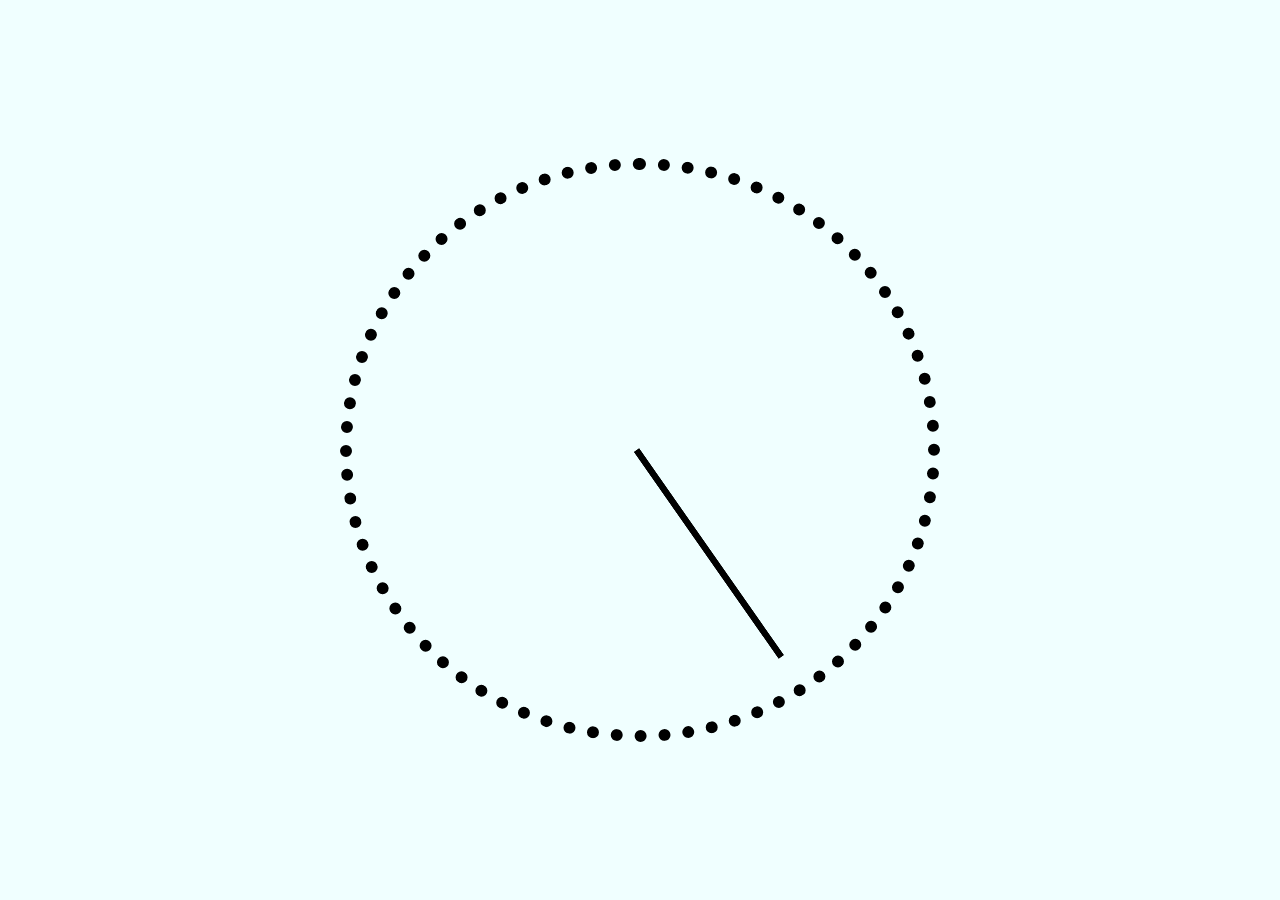
==== 02-JS-CSS-Clock/index.html @ c9ebc387 "adding the new folder with code of html and css" ====
<!DOCTYPE html>
<html lang="en">
<head>
    <meta charset="UTF-8">
    <meta http-equiv="X-UA-Compatible" content="IE=edge">
    <meta name="viewport" content="width=device-width, initial-scale=1.0">
    <link rel="stylesheet" href="style.css">
    <title>Analog Clock</title>
</head>
<body>
    
    <div class="clock">
         <div class="clock-face">

            <div class="hand"></div>
            <div class="hand"></div>
            <div class="hand"></div>


         </div>
       

    </div>


    <script src="main.js"></script>
</body>
</html>
---- 02-JS-CSS-Clock/style.css ----
*{
    margin: 0px;
    padding: 0px;
}
html {
    background-color: azure;
    text-align: center;
    background-size: cover;
}

body {
    margin: 0;
    font-size: 2rem;
    display: flex;
    flex: 1;
    min-height: 100vh;
    align-items: center;
  }


.clock {
    /*background: lightblue;*/
    border: 12px dotted black;
    border-radius: 50%;
    width: 32rem;
    height: 31rem;
    padding: 2rem;
    
    margin: 18px auto; /*  auto used for move circle in center*/
  
}
.hand{
    width: 34%;
    height: 6px;
    background: black;
    top: 50%;
    position: absolute;
    transform: rotate(595deg);
    transform-origin: right;
    transition: all 2.5s;
    transition-timing-function: cubic-bezier(0.25, 0.1, 0, 4.48);
       
}
.clock-face {
    position: relative;
    width: 145%;
    height: 100%;
    transform: translateY(-3px); /* account for the height of the clock hands */
  }
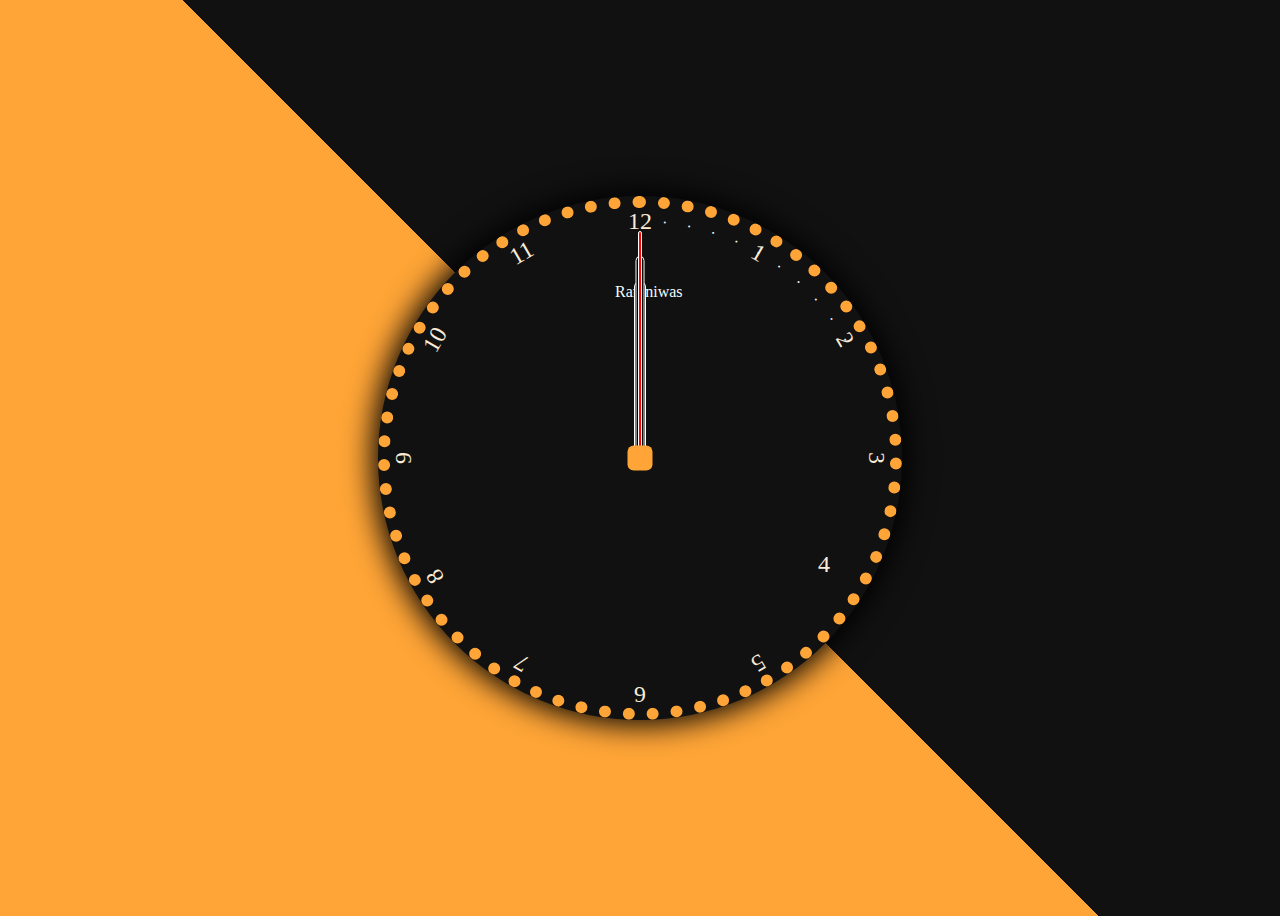
==== commit e06adc6f: "updating the all css designing part of my clock" ====
--- a/02-JS-CSS-Clock/index.html
+++ b/02-JS-CSS-Clock/index.html
@@ -1,5 +1,6 @@
 <!DOCTYPE html>
 <html lang="en">
+
 <head>
     <meta charset="UTF-8">
     <meta http-equiv="X-UA-Compatible" content="IE=edge">
@@ -7,22 +8,45 @@
     <link rel="stylesheet" href="style.css">
     <title>Analog Clock</title>
 </head>
+
 <body>
-    
+
     <div class="clock">
-         <div class="clock-face">
+        <div class="name">Ramniwas</div>
+        <div class="hand hour"></div>
+        <div class="hand minute"></div>
+        <div class="hand second"></div>
+        
 
-            <div class="hand"></div>
-            <div class="hand"></div>
-            <div class="hand"></div>
+        <div class="number number1">1</div>
+            <div class="number number2">2</div>
+            <div class="number number3">3</div>
+            <div class="number number4"><p class="flipNumber">4</p></div>
+            <div class="number number5">5</div>
+            <div class="number number6">6</div>
+            <div class="number number7">7</div>
+            <div class="number number8">8</div>
+            <div class="number number9">9</div>
+            <div class="number number10">10</div>
+            <div class="number number11">11</div>
+            <div class="number number12">12</div>
 
+            <div class="dots dot1">.</div>
+            <div class="dots dot2">.</div>
+            <div class="dots dot3">.</div>
+            <div class="dots dot4">.</div>
+            <div class="dots dot5">.</div>
+            <div class="dots dot6">.</div>
+            <div class="dots dot7">.</div>
+            <div class="dots dot8">.</div>
+            <div class="dots dot9">.</div>
+            <div class="dots dot10">.</div>
 
-         </div>
-       
-
+        <!-- <div class="circle"></div>   -->
     </div>
 
 
     <script src="main.js"></script>
 </body>
+
 </html>--- a/02-JS-CSS-Clock/style.css
+++ b/02-JS-CSS-Clock/style.css
@@ -1,49 +1,131 @@
-*{
-    margin: 0px;
-    padding: 0px;
-}
 html {
-    background-color: azure;
-    text-align: center;
-    background-size: cover;
+    box-sizing: border-box;
 }
 
 body {
-    margin: 0;
-    font-size: 2rem;
     display: flex;
-    flex: 1;
-    min-height: 100vh;
     align-items: center;
-  }
+    justify-content: center;
+    height: 100vh;
+    overflow: hidden;
+    background: linear-gradient(45deg, #ffa537 50%, #111 50%);
+}
+
+.clock {
+    width: 500px;
+    height: 500px;
+    background: #111;
+    border-radius: 50%;
+    border: 12px dotted #ffa537;
+    box-shadow: 0 0 30px 5px black;
+    position: relative;
+}
+
+.clock .hand {
+
+    position: absolute;
+    left: 50%;
+    bottom: 50%;
+    border: 1px white solid;
+    border-top-left-radius: 10px;
+    border-top-right-radius: 10px;
+    transform-origin: bottom;
+   /* transform: rotate(45deg);*/
+    transform: translateX(-50%);
+    transition: all 0.5s;
+  
+    transition-timing-function: cubic-bezier(0, 3.17, 0.25, 1);
+}
+
+.clock .hand.second {
+    background-color: red;
+    width: 2px;
+    height: 45%;
+}
+
+.clock .hand.minute {
+    background-color: black;
+    width: 7px;
+    height: 40%;
+}
+
+.clock .hand.hour {
+    background-color: black;
+    width: 10px;
+    height: 35%;
+}
+.clock .number {
+    --rotation: 0;
+    color: antiquewhite;
+   position: absolute;
+  
+    width: 100%;
+    height: 100%;
+    text-align: center;
+    transform: rotate(var(--rotation));
+    font-size: 1.5rem;
+}
+
+.clock .number1 {--rotation: 30deg;}
+.clock .number2 {--rotation: 60deg;}
+.clock .number3 {--rotation: 90deg;}
+.clock .number4 {--rotation: 120deg;}
+.clock .number5 {--rotation: 150deg;}
+.clock .number6 {--rotation: 180deg;}
+.clock .number7 {--rotation: 210deg;}
+.clock .number8 {--rotation: 240deg;}
+.clock .number9 {--rotation: 270deg;}
+.clock .number10 {--rotation: 300deg;}
+.clock .number11 {--rotation: 330deg;}
 
 
-.clock {
-    /*background: lightblue;*/
-    border: 12px dotted black;
-    border-radius: 50%;
-    width: 32rem;
-    height: 31rem;
-    padding: 2rem;
-    
-    margin: 18px auto; /*  auto used for move circle in center*/
-  
+.dots {
+    color: whitesmoke;
+    text-align: center;
+    width: 100%;
+    height: 100%;
+    position: absolute;
 }
-.hand{
-    width: 34%;
-    height: 6px;
-    background: black;
+
+.flipNumber{ transform: rotate(240deg);}
+
+.dot1 { transform: rotate(6deg);}
+
+.dot2 { transform: rotate(12deg);}
+
+.dot3 { transform: rotate(18deg);}
+
+.dot4 { transform: rotate(24deg);}
+
+.dot5 { transform: rotate(30deg);}
+
+.dot6 { transform: rotate(36deg);}
+
+.dot7 { transform: rotate(42deg);}
+
+.dot8 { transform: rotate(48deg);}
+
+.dot9 { transform: rotate(54deg);}
+
+.dot10 { transform: rotate(60deg);}
+
+
+
+.clock::after {
+    content: '';
+    position: absolute;
+    background-color:#ffa537;
+    z-index: 11;
+    width: 25px;
+    height: 25px;
     top: 50%;
+    left: 50%;
+    transform: translate(-50%, -50%);
+    border-radius: 25%;
+}
+.name{
+    top: 15%;
+    left: 45%;
     position: absolute;
-    transform: rotate(595deg);
-    transform-origin: right;
-    transition: all 2.5s;
-    transition-timing-function: cubic-bezier(0.25, 0.1, 0, 4.48);
-       
-}
-.clock-face {
-    position: relative;
-    width: 145%;
-    height: 100%;
-    transform: translateY(-3px); /* account for the height of the clock hands */
-  }
+    color: azure;
+}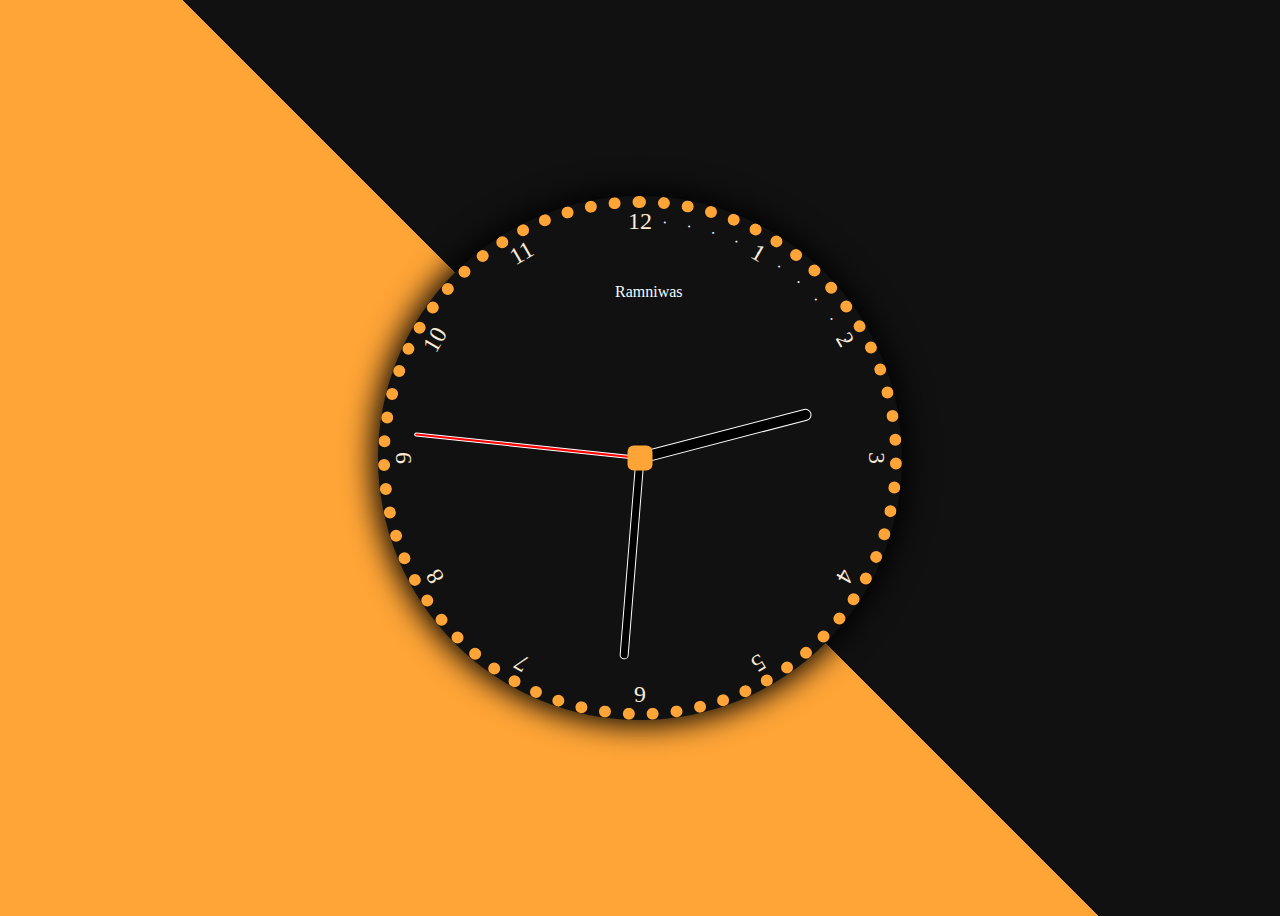
==== commit bb34590d: "updating the code in css and js file" ====
--- a/02-JS-CSS-Clock/index.html
+++ b/02-JS-CSS-Clock/index.html
@@ -13,15 +13,16 @@
 
     <div class="clock">
         <div class="name">Ramniwas</div>
-        <div class="hand hour"></div>
-        <div class="hand minute"></div>
-        <div class="hand second"></div>
+
+        <div class="hand hour-hand" ></div>
+        <div class="hand minute-hand"></div>
+        <div class="hand second-hand"></div>
         
 
-        <div class="number number1">1</div>
+            <div class="number number1">1</div>
             <div class="number number2">2</div>
             <div class="number number3">3</div>
-            <div class="number number4"><p class="flipNumber">4</p></div>
+            <div class="number number4">4</div>
             <div class="number number5">5</div>
             <div class="number number6">6</div>
             <div class="number number7">7</div>
@@ -46,7 +47,7 @@
     </div>
 
 
-    <script src="main.js"></script>
+    <!-- <script src="main.js"></script> -->
 </body>
-
+<script src="main.js"></script>
 </html>--- a/02-JS-CSS-Clock/style.css
+++ b/02-JS-CSS-Clock/style.css
@@ -1,5 +1,6 @@
 html {
     box-sizing: border-box;
+    
 }
 
 body {
@@ -30,26 +31,26 @@
     border-top-left-radius: 10px;
     border-top-right-radius: 10px;
     transform-origin: bottom;
-   /* transform: rotate(45deg);*/
-    transform: translateX(-50%);
+   /*transform: rotate(45deg);*/
+   transform: translateX(-50%);
     transition: all 0.5s;
   
-    transition-timing-function: cubic-bezier(0, 3.17, 0.25, 1);
+   transition-timing-function: cubic-bezier(0, 3.17, 0.25, 1);
 }
 
-.clock .hand.second {
+.clock .hand.second-hand {
     background-color: red;
     width: 2px;
     height: 45%;
 }
 
-.clock .hand.minute {
+.clock .hand.minute-hand {
     background-color: black;
     width: 7px;
     height: 40%;
 }
 
-.clock .hand.hour {
+.clock .hand.hour-hand {
     background-color: black;
     width: 10px;
     height: 35%;
@@ -87,7 +88,7 @@
     position: absolute;
 }
 
-.flipNumber{ transform: rotate(240deg);}
+/*.flipNumber{ transform: rotate(240deg);}*/
 
 .dot1 { transform: rotate(6deg);}
 
@@ -128,4 +129,8 @@
     left: 45%;
     position: absolute;
     color: azure;
+}
+.clock .hand {
+    --rotation: 0;
+    transform: translateX(-50%) rotate(calc(var(--rotation) * 1deg))
 }